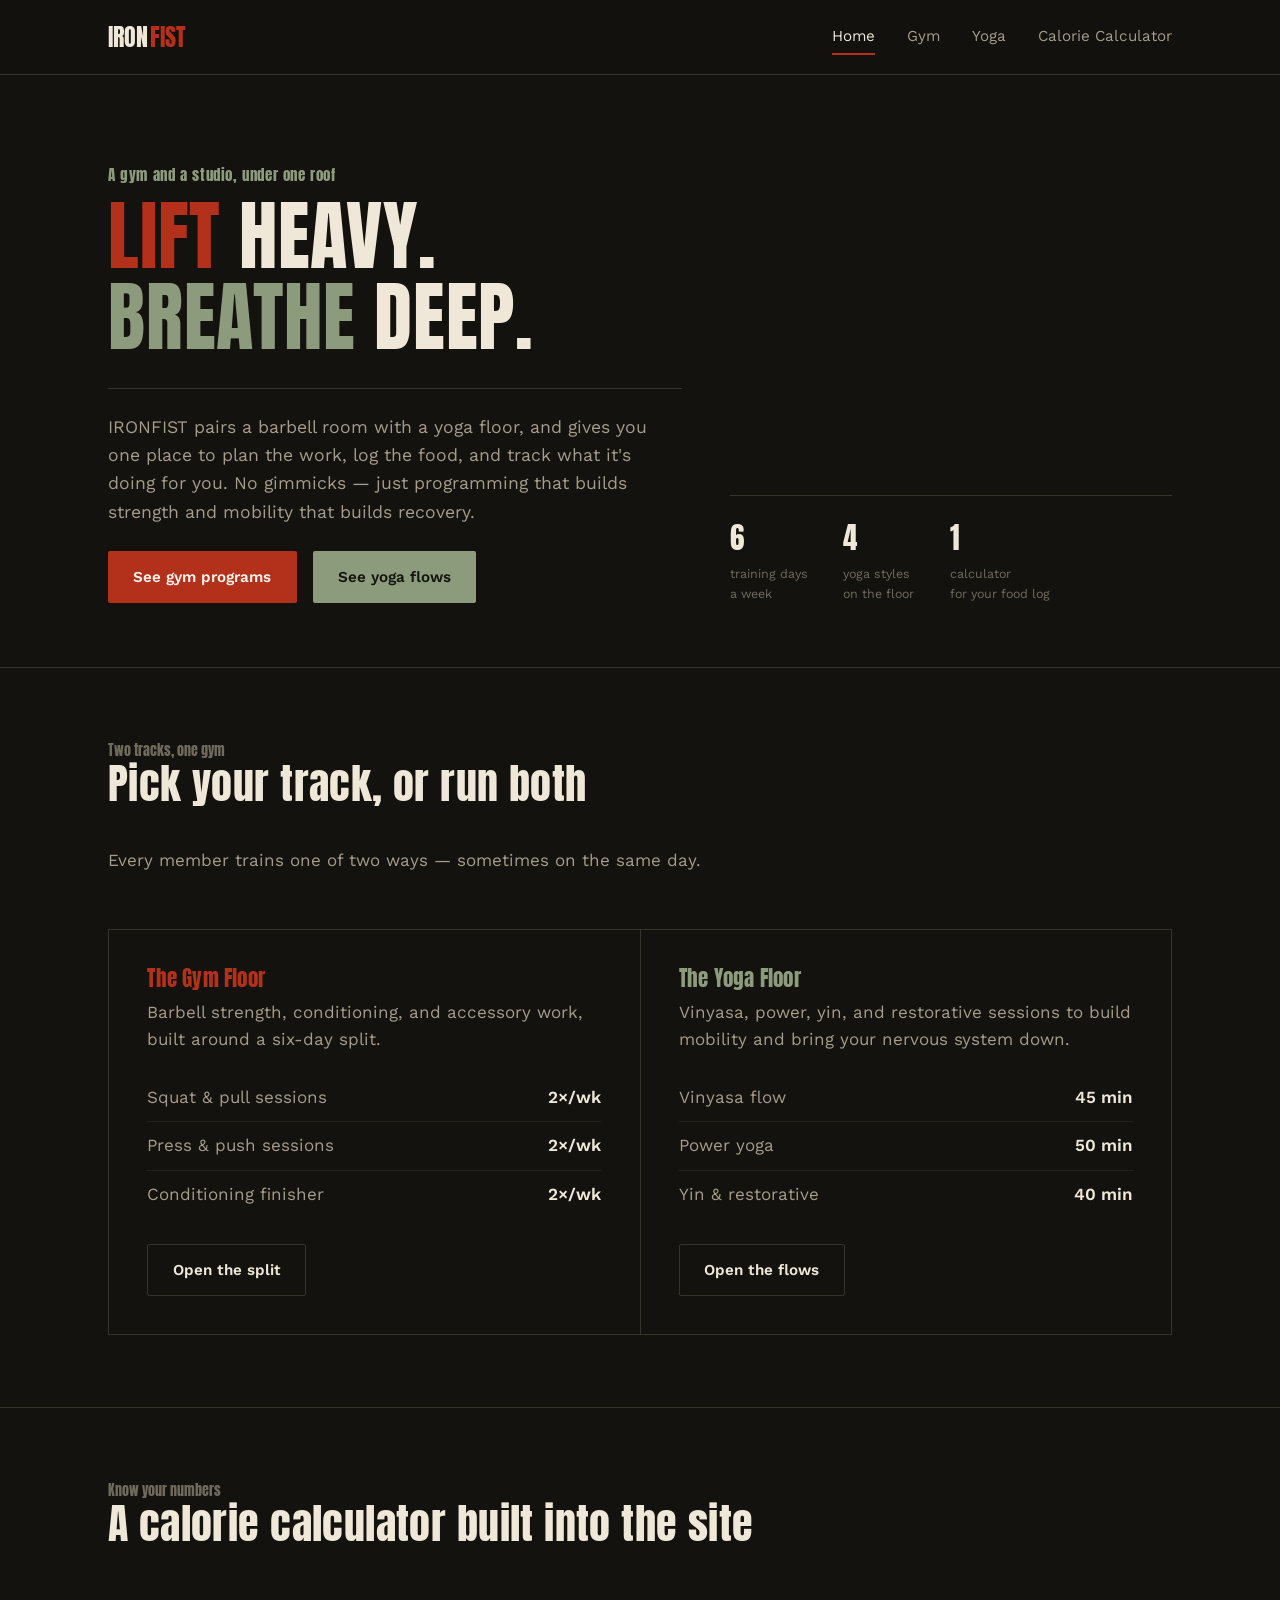
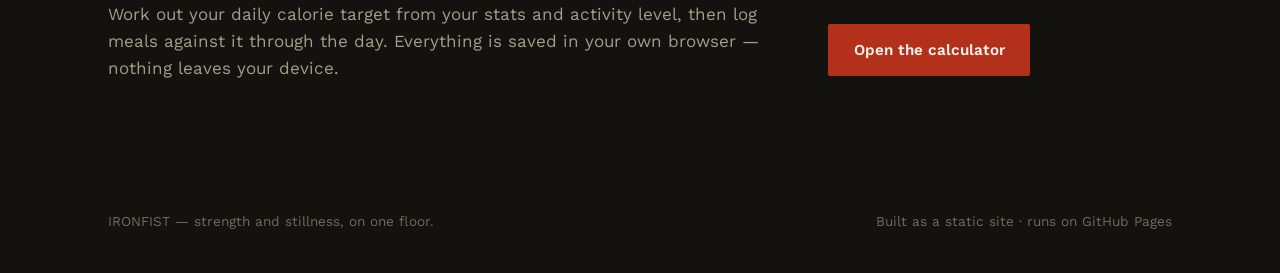
==== index.html @ 45d75672 "Add files via upload" ====
<!DOCTYPE html>
<html lang="en">
<head>
<meta charset="UTF-8">
<meta name="viewport" content="width=device-width, initial-scale=1">
<title>IRONFIST — Strength &amp; Stillness</title>
<meta name="description" content="IRONFIST is a gym and yoga studio site with programs, flows, and a built-in calorie calculator.">
<link rel="icon" href="data:,">
<link rel="preconnect" href="https://fonts.googleapis.com">
<link rel="preconnect" href="https://fonts.gstatic.com" crossorigin>
<link href="https://fonts.googleapis.com/css2?family=Anton&family=Work+Sans:wght@400;500;600;700&display=swap" rel="stylesheet">
<link rel="stylesheet" href="style.css">
</head>
<body>

<header class="site-header">
  <div class="wrap">
    <a class="brand" href="index.html">IRON<span>FIST</span></a>
    <nav class="site-nav" id="site-nav">
      <a href="index.html" aria-current="page">Home</a>
      <a href="gym.html">Gym</a>
      <a href="yoga.html">Yoga</a>
      <a href="calculator.html">Calorie Calculator</a>
    </nav>
    <button class="nav-toggle" id="nav-toggle" aria-label="Toggle menu" aria-expanded="false">☰</button>
  </div>
</header>

<section class="hero">
  <div class="wrap">
    <div>
      <div class="hero-kicker">A gym and a studio, under one roof</div>
      <h1 class="hero-split"><span class="a">LIFT</span> HEAVY.<br><span class="b">BREATHE</span> DEEP.</h1>
      <hr class="hero-rule">
      <p class="lede">IRONFIST pairs a barbell room with a yoga floor, and gives you one place to plan the work, log the food, and track what it's doing for you. No gimmicks — just programming that builds strength and mobility that builds recovery.</p>
      <div style="display:flex; gap:1rem; flex-wrap:wrap; margin-top:1.6rem;">
        <a href="gym.html" class="btn btn-iron">See gym programs</a>
        <a href="yoga.html" class="btn btn-sage">See yoga flows</a>
      </div>
    </div>
    <div class="hero-stats">
      <div>6<small>training days<br>a week</small></div>
      <div>4<small>yoga styles<br>on the floor</small></div>
      <div>1<small>calculator<br>for your food log</small></div>
    </div>
  </div>
</section>

<section>
  <div class="wrap">
    <div class="section-head">
      <div>
        <div class="section-tag">Two tracks, one gym</div>
        <h2>Pick your track, or run both</h2>
      </div>
      <p>Every member trains one of two ways — sometimes on the same day.</p>
    </div>
    <div class="track-grid">
      <div class="track iron">
        <h3>The Gym Floor</h3>
        <p>Barbell strength, conditioning, and accessory work, built around a six-day split.</p>
        <ul>
          <li><span>Squat &amp; pull sessions</span> <b>2×/wk</b></li>
          <li><span>Press &amp; push sessions</span> <b>2×/wk</b></li>
          <li><span>Conditioning finisher</span> <b>2×/wk</b></li>
        </ul>
        <a href="gym.html" class="btn btn-outline" style="margin-top:1.6rem;">Open the split</a>
      </div>
      <div class="track sage">
        <h3>The Yoga Floor</h3>
        <p>Vinyasa, power, yin, and restorative sessions to build mobility and bring your nervous system down.</p>
        <ul>
          <li><span>Vinyasa flow</span> <b>45 min</b></li>
          <li><span>Power yoga</span> <b>50 min</b></li>
          <li><span>Yin &amp; restorative</span> <b>40 min</b></li>
        </ul>
        <a href="yoga.html" class="btn btn-outline" style="margin-top:1.6rem;">Open the flows</a>
      </div>
    </div>
  </div>
</section>

<section>
  <div class="wrap">
    <div class="section-head">
      <div>
        <div class="section-tag">Know your numbers</div>
        <h2>A calorie calculator built into the site</h2>
      </div>
    </div>
    <div style="display:flex; gap:2.4rem; flex-wrap:wrap; align-items:center;">
      <p style="flex:1; min-width:260px;">Work out your daily calorie target from your stats and activity level, then log meals against it through the day. Everything is saved in your own browser — nothing leaves your device.</p>
      <a href="calculator.html" class="btn btn-iron">Open the calculator</a>
    </div>
  </div>
</section>

<footer>
  <div class="wrap">
    <div>IRONFIST — strength and stillness, on one floor.</div>
    <div>Built as a static site · runs on GitHub Pages</div>
  </div>
</footer>

<script src="script.js"></script>
</body>
</html>
---- style.css ----
/* =========================================================
   IRONFIST — design tokens
   Strength (iron/red) meets stillness (sage/breath)
   ========================================================= */
:root{
  --bg:        #14120F;
  --bg-alt:    #1B1814;
  --panel:     #201C17;
  --ink:       #EFE8D8;
  --ink-dim:   #A69C89;
  --ink-faint: #706A5C;
  --iron:      #B3311A;
  --iron-dim:  #7A2515;
  --sage:      #8C9B7C;
  --sage-dim:  #5E6B52;
  --line:      #37332B;
  --line-soft: #262219;

  --display: "Anton", "Arial Narrow", sans-serif;
  --body: "Work Sans", "Segoe UI", sans-serif;

  --max: 1120px;
}

*,*::before,*::after{ box-sizing:border-box; }
html{ scroll-behavior:smooth; }
@media (prefers-reduced-motion: reduce){
  html{ scroll-behavior:auto; }
  *{ animation-duration:0.01ms !important; transition-duration:0.01ms !important; }
}

body{
  margin:0;
  background:var(--bg);
  color:var(--ink);
  font-family:var(--body);
  font-size:17px;
  line-height:1.6;
  -webkit-font-smoothing:antialiased;
}

img{ max-width:100%; display:block; }

a{ color:inherit; text-decoration:none; }

.wrap{
  max-width:var(--max);
  margin:0 auto;
  padding:0 28px;
}

h1,h2,h3{
  font-family:var(--display);
  font-weight:400;
  letter-spacing:0.01em;
  margin:0 0 0.4em;
  line-height:1.05;
}

h1{ font-size:clamp(2.6rem, 6vw, 5rem); }
h2{ font-size:clamp(1.8rem, 3.4vw, 2.6rem); }
h3{ font-size:1.3rem; }

p{ margin:0 0 1em; max-width:62ch; color:var(--ink-dim); }

:focus-visible{
  outline:2px solid var(--sage);
  outline-offset:3px;
}

/* ---------- header / nav ---------- */
.site-header{
  position:sticky; top:0; z-index:50;
  background:rgba(20,18,15,0.92);
  backdrop-filter:blur(6px);
  border-bottom:1px solid var(--line);
}
.site-header .wrap{
  display:flex; align-items:center; justify-content:space-between;
  height:74px;
}
.brand{
  font-family:var(--display);
  font-size:1.5rem;
  display:flex; align-items:baseline; gap:2px;
}
.brand span{ color:var(--iron); }

.site-nav{ display:flex; gap:2rem; }
.site-nav a{
  color:var(--ink-dim);
  font-size:0.95rem;
  padding:0.3em 0;
  border-bottom:2px solid transparent;
  transition:color .15s ease, border-color .15s ease;
}
.site-nav a:hover,
.site-nav a[aria-current="page"]{
  color:var(--ink);
  border-color:var(--iron);
}

.nav-toggle{
  display:none;
  background:none; border:1px solid var(--line);
  color:var(--ink); width:42px; height:42px; border-radius:4px;
  font-size:1.2rem; cursor:pointer;
}

@media (max-width:760px){
  .nav-toggle{ display:block; }
  .site-nav{
    position:absolute; top:74px; left:0; right:0;
    background:var(--bg-alt);
    flex-direction:column; gap:0;
    border-bottom:1px solid var(--line);
    display:none;
  }
  .site-nav.open{ display:flex; }
  .site-nav a{
    padding:1rem 28px; border-bottom:1px solid var(--line-soft);
  }
}

/* ---------- hero ---------- */
.hero{
  padding:88px 0 64px;
  border-bottom:1px solid var(--line);
  position:relative;
  overflow:hidden;
}
.hero .wrap{
  display:grid;
  grid-template-columns:1.3fr 1fr;
  gap:48px;
  align-items:end;
}
.hero-kicker{
  color:var(--sage);
  font-family:var(--display);
  font-size:0.95rem;
  letter-spacing:0.04em;
  margin-bottom:0.6em;
}
.hero-split{ font-family:var(--display); }
.hero-split .a{ color:var(--iron); }
.hero-split .b{ color:var(--sage); }
.hero-rule{
  border:none; border-top:1px solid var(--line);
  margin:0 0 1.4em;
}
.hero-stats{
  display:flex; gap:2.2rem;
  border-top:1px solid var(--line);
  padding-top:1.2rem;
}
.hero-stats div{ font-family:var(--display); font-size:1.8rem; color:var(--ink); }
.hero-stats small{ display:block; font-family:var(--body); font-size:0.78rem; color:var(--ink-faint); margin-top:2px; }

@media (max-width:760px){
  .hero .wrap{ grid-template-columns:1fr; }
}

/* ---------- buttons ---------- */
.btn{
  display:inline-flex; align-items:center; gap:0.5em;
  padding:0.85em 1.6em;
  font-family:var(--body); font-weight:600; font-size:0.95rem;
  border-radius:2px;
  border:1px solid transparent;
  cursor:pointer;
  transition:transform .12s ease, background .15s ease, border-color .15s ease;
}
.btn:active{ transform:translateY(1px); }
.btn-iron{ background:var(--iron); color:#FBF2EC; }
.btn-iron:hover{ background:#c93c22; }
.btn-sage{ background:var(--sage); color:#15170F; }
.btn-sage:hover{ background:#9bab8a; }
.btn-outline{ background:transparent; color:var(--ink); border-color:var(--line); }
.btn-outline:hover{ border-color:var(--ink-dim); }

/* ---------- sections ---------- */
section{ padding:72px 0; border-bottom:1px solid var(--line); }
section:last-of-type{ border-bottom:none; }
.section-head{
  display:flex; justify-content:space-between; align-items:flex-end;
  gap:24px; margin-bottom:2.4rem; flex-wrap:wrap;
}
.section-tag{
  font-family:var(--display);
  font-size:0.85rem;
  color:var(--ink-faint);
}

/* ---------- two-track (gym / yoga) ---------- */
.track-grid{
  display:grid; grid-template-columns:1fr 1fr; gap:1px;
  background:var(--line);
  border:1px solid var(--line);
}
.track{
  background:var(--bg);
  padding:2.4rem;
}
.track.iron h3{ color:var(--iron); }
.track.sage h3{ color:var(--sage); }
.track ul{ margin:1.2em 0 0; padding:0; list-style:none; }
.track li{
  padding:0.6em 0;
  border-top:1px solid var(--line-soft);
  color:var(--ink-dim);
  display:flex; justify-content:space-between; gap:1em;
}
.track li:first-child{ border-top:none; }
.track li b{ color:var(--ink); font-weight:600; }

@media (max-width:760px){
  .track-grid{ grid-template-columns:1fr; }
}

/* ---------- schedule / day table ---------- */
.day-list{ display:flex; flex-direction:column; }
.day-row{
  display:grid; grid-template-columns:90px 1fr 110px;
  gap:1rem; align-items:baseline;
  padding:1.1rem 0; border-top:1px solid var(--line-soft);
}
.day-row:first-child{ border-top:1px solid var(--line); }
.day-row .day{ font-family:var(--display); color:var(--ink-faint); }
.day-row .focus{ color:var(--ink); font-weight:600; }
.day-row .tag{ color:var(--ink-faint); font-size:0.85rem; text-align:right; }

/* ---------- pose / card grid ---------- */
.card-grid{
  display:grid; grid-template-columns:repeat(auto-fill, minmax(230px,1fr));
  gap:1px; background:var(--line); border:1px solid var(--line);
}
.card{ background:var(--bg); padding:1.8rem; }
.card h3{ font-size:1.05rem; margin-bottom:0.3em; }
.card .meta{ font-size:0.82rem; color:var(--sage); margin-bottom:0.6em; display:block; }
.card p{ font-size:0.92rem; margin-bottom:0; }

/* ---------- flow sequence (numbered — real sequence) ---------- */
.flow{ counter-reset:flow; }
.flow-step{
  display:grid; grid-template-columns:52px 1fr; gap:1.2rem;
  padding:1.4rem 0; border-top:1px solid var(--line-soft);
}
.flow-step:first-child{ border-top:1px solid var(--line); }
.flow-step::before{
  counter-increment:flow;
  content:counter(flow, decimal-leading-zero);
  font-family:var(--display);
  color:var(--sage);
  font-size:1.4rem;
}
.flow-step h3{ margin-bottom:0.2em; font-size:1.1rem; }
.flow-step p{ margin-bottom:0; }

/* ---------- calculator ---------- */
.calc-grid{
  display:grid; grid-template-columns:1fr 1fr; gap:2.4rem;
}
@media (max-width:760px){ .calc-grid{ grid-template-columns:1fr; } }

.field{ margin-bottom:1.2rem; }
.field label{
  display:block; font-size:0.85rem; color:var(--ink-dim); margin-bottom:0.4em;
}
.field input, .field select{
  width:100%; background:var(--panel); border:1px solid var(--line);
  color:var(--ink); padding:0.75em 0.9em; border-radius:2px;
  font-family:var(--body); font-size:0.95rem;
}
.field input:focus, .field select:focus{ border-color:var(--sage); }
.radio-row{ display:flex; gap:0.8rem; }
.radio-row label{
  flex:1; text-align:center; border:1px solid var(--line); padding:0.7em;
  border-radius:2px; cursor:pointer; color:var(--ink-dim); font-size:0.9rem;
}
.radio-row input{ display:none; }
.radio-row input:checked + span{ color:var(--ink); }
.radio-row label:has(input:checked){ border-color:var(--iron); background:rgba(179,49,26,0.12); }

.result-panel{
  background:var(--panel); border:1px solid var(--line); padding:2rem;
}
.result-num{ font-family:var(--display); font-size:3.4rem; color:var(--iron); line-height:1; }
.result-sub{ color:var(--ink-faint); font-size:0.85rem; margin-top:0.3em; }
.result-row{
  display:flex; justify-content:space-between; padding:0.7em 0;
  border-top:1px solid var(--line-soft); font-size:0.92rem;
}
.result-row:first-of-type{ border-top:1px solid var(--line); margin-top:1rem; }
.result-row b{ color:var(--ink); }

/* ---------- food log ---------- */
.log-add{ display:grid; grid-template-columns:2fr 1fr 1fr auto; gap:0.8rem; margin-bottom:1.4rem; }
@media (max-width:640px){ .log-add{ grid-template-columns:1fr 1fr; } }
.log-table{ width:100%; border-collapse:collapse; }
.log-table th{
  text-align:left; font-family:var(--display); font-weight:400;
  color:var(--ink-faint); font-size:0.85rem; padding:0.6em 0.4em;
  border-bottom:1px solid var(--line);
}
.log-table td{ padding:0.7em 0.4em; border-bottom:1px solid var(--line-soft); font-size:0.92rem; }
.log-table td.num{ text-align:right; font-variant-numeric:tabular-nums; }
.log-empty{ color:var(--ink-faint); font-size:0.9rem; padding:1.4rem 0; text-align:center; }
.log-remove{ background:none; border:none; color:var(--ink-faint); cursor:pointer; font-size:1rem; }
.log-remove:hover{ color:var(--iron); }
.log-total{
  display:flex; justify-content:space-between; padding:1rem 0.4em 0;
  font-family:var(--display); font-size:1.3rem; margin-top:0.4rem; border-top:1px solid var(--line);
}
.log-total span:last-child{ color:var(--sage); }

/* ---------- footer ---------- */
footer{ padding:40px 0; }
footer .wrap{
  display:flex; justify-content:space-between; flex-wrap:wrap; gap:1rem;
  color:var(--ink-faint); font-size:0.85rem;
}

/* ---------- misc ---------- */
.lede{ font-size:1.1rem; max-width:60ch; }
.eyebrow-none{} /* intentionally not using tracked-out eyebrow labels site-wide */
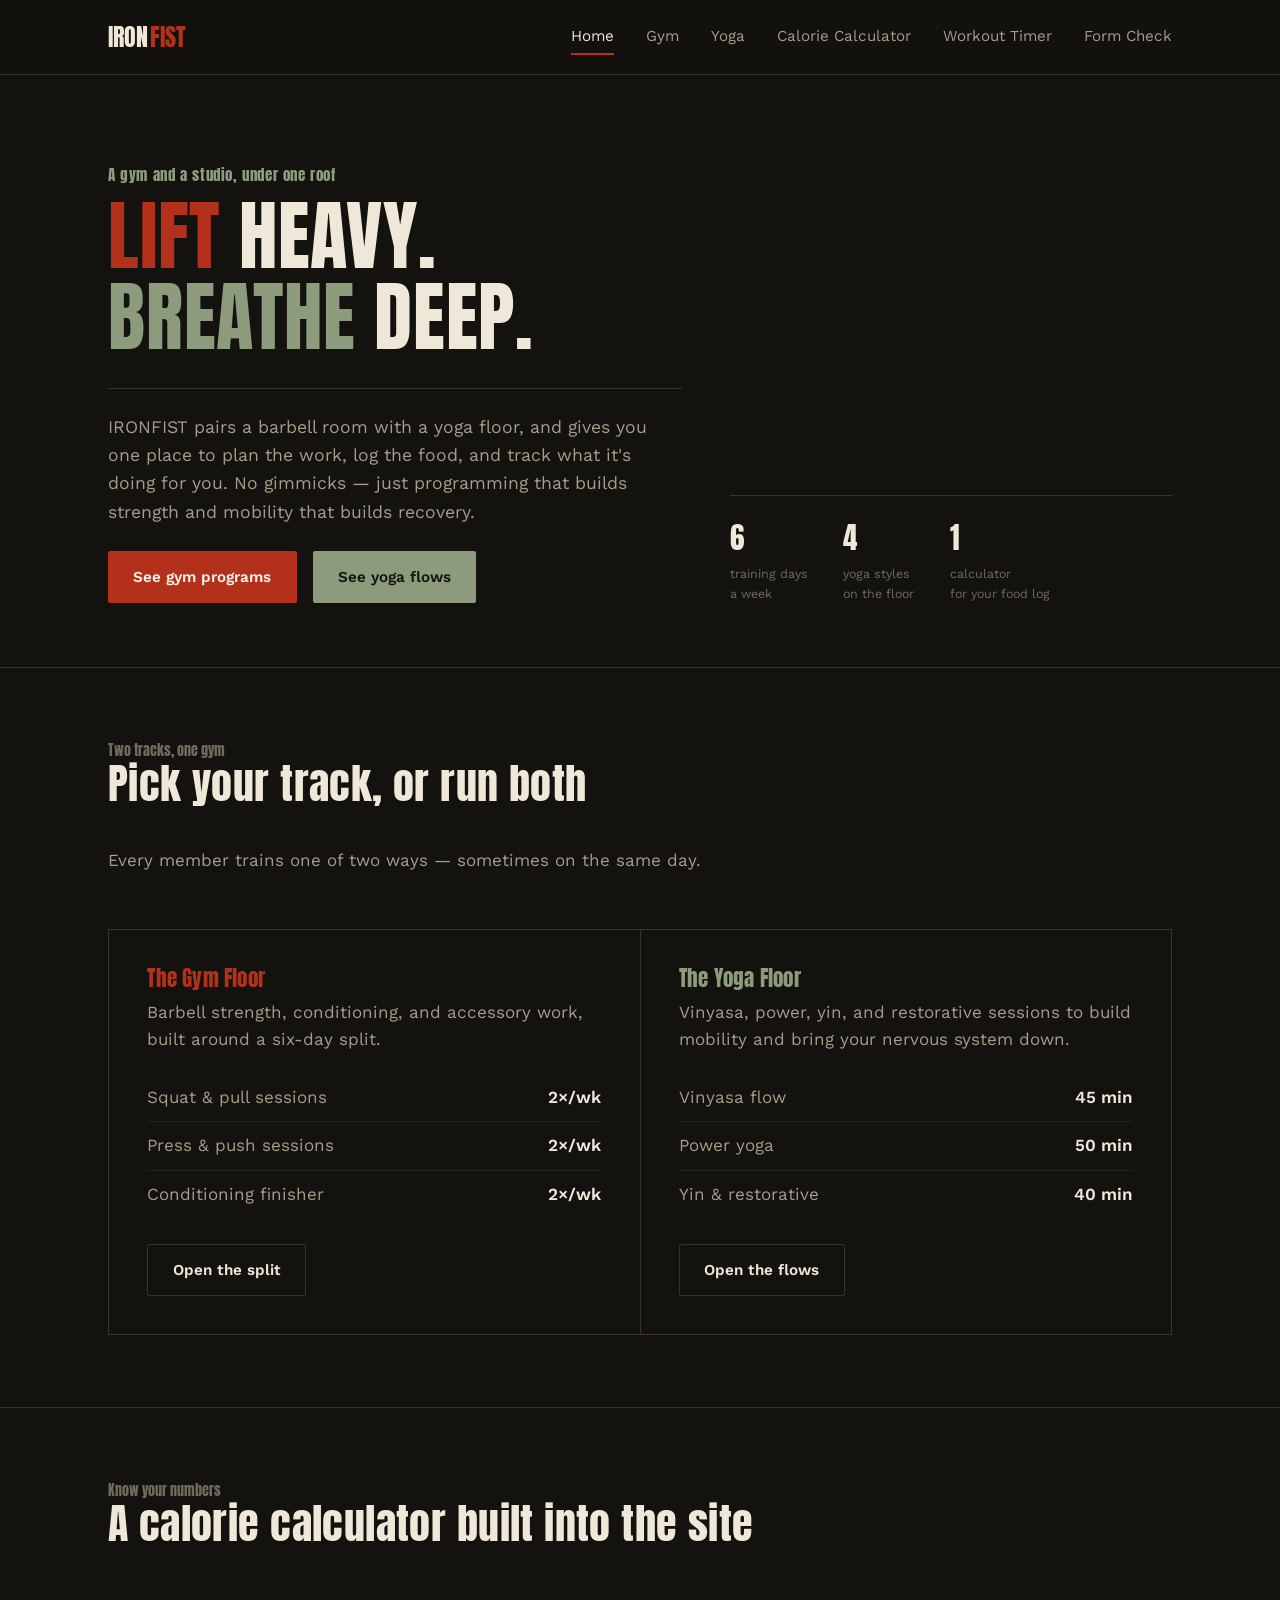
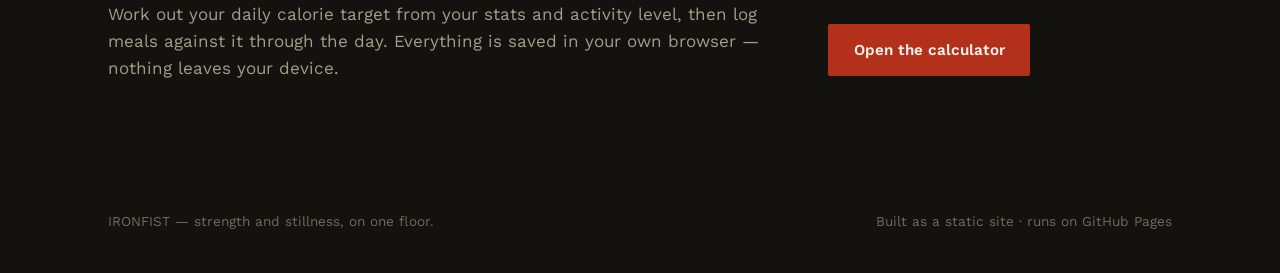
==== commit a97a94d4: "Update index.html" ====
--- a/index.html
+++ b/index.html
@@ -21,6 +21,7 @@
       <a href="gym.html">Gym</a>
       <a href="yoga.html">Yoga</a>
       <a href="calculator.html">Calorie Calculator</a>
+      <a href="timer.html">Workout Timer</a> <a href="form-check.html">Form Check</a>
     </nav>
     <button class="nav-toggle" id="nav-toggle" aria-label="Toggle menu" aria-expanded="false">☰</button>
   </div>
